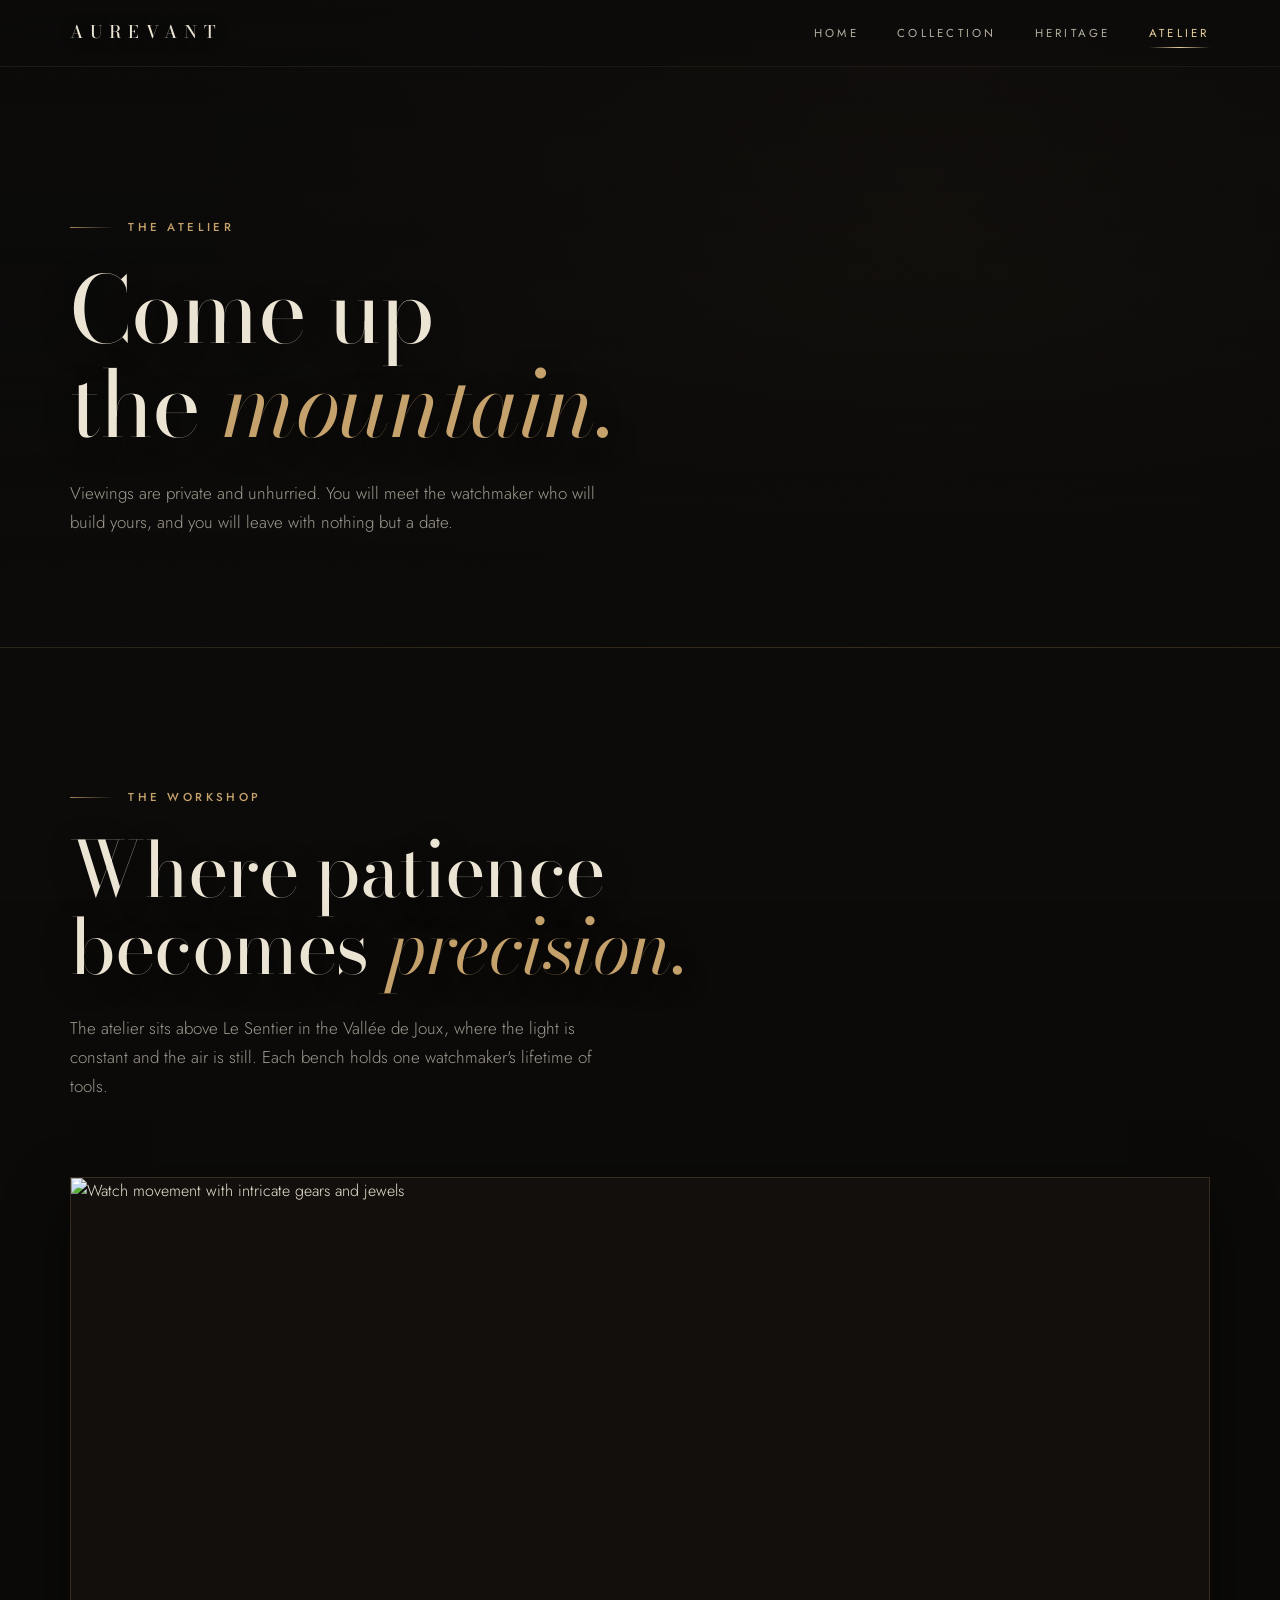
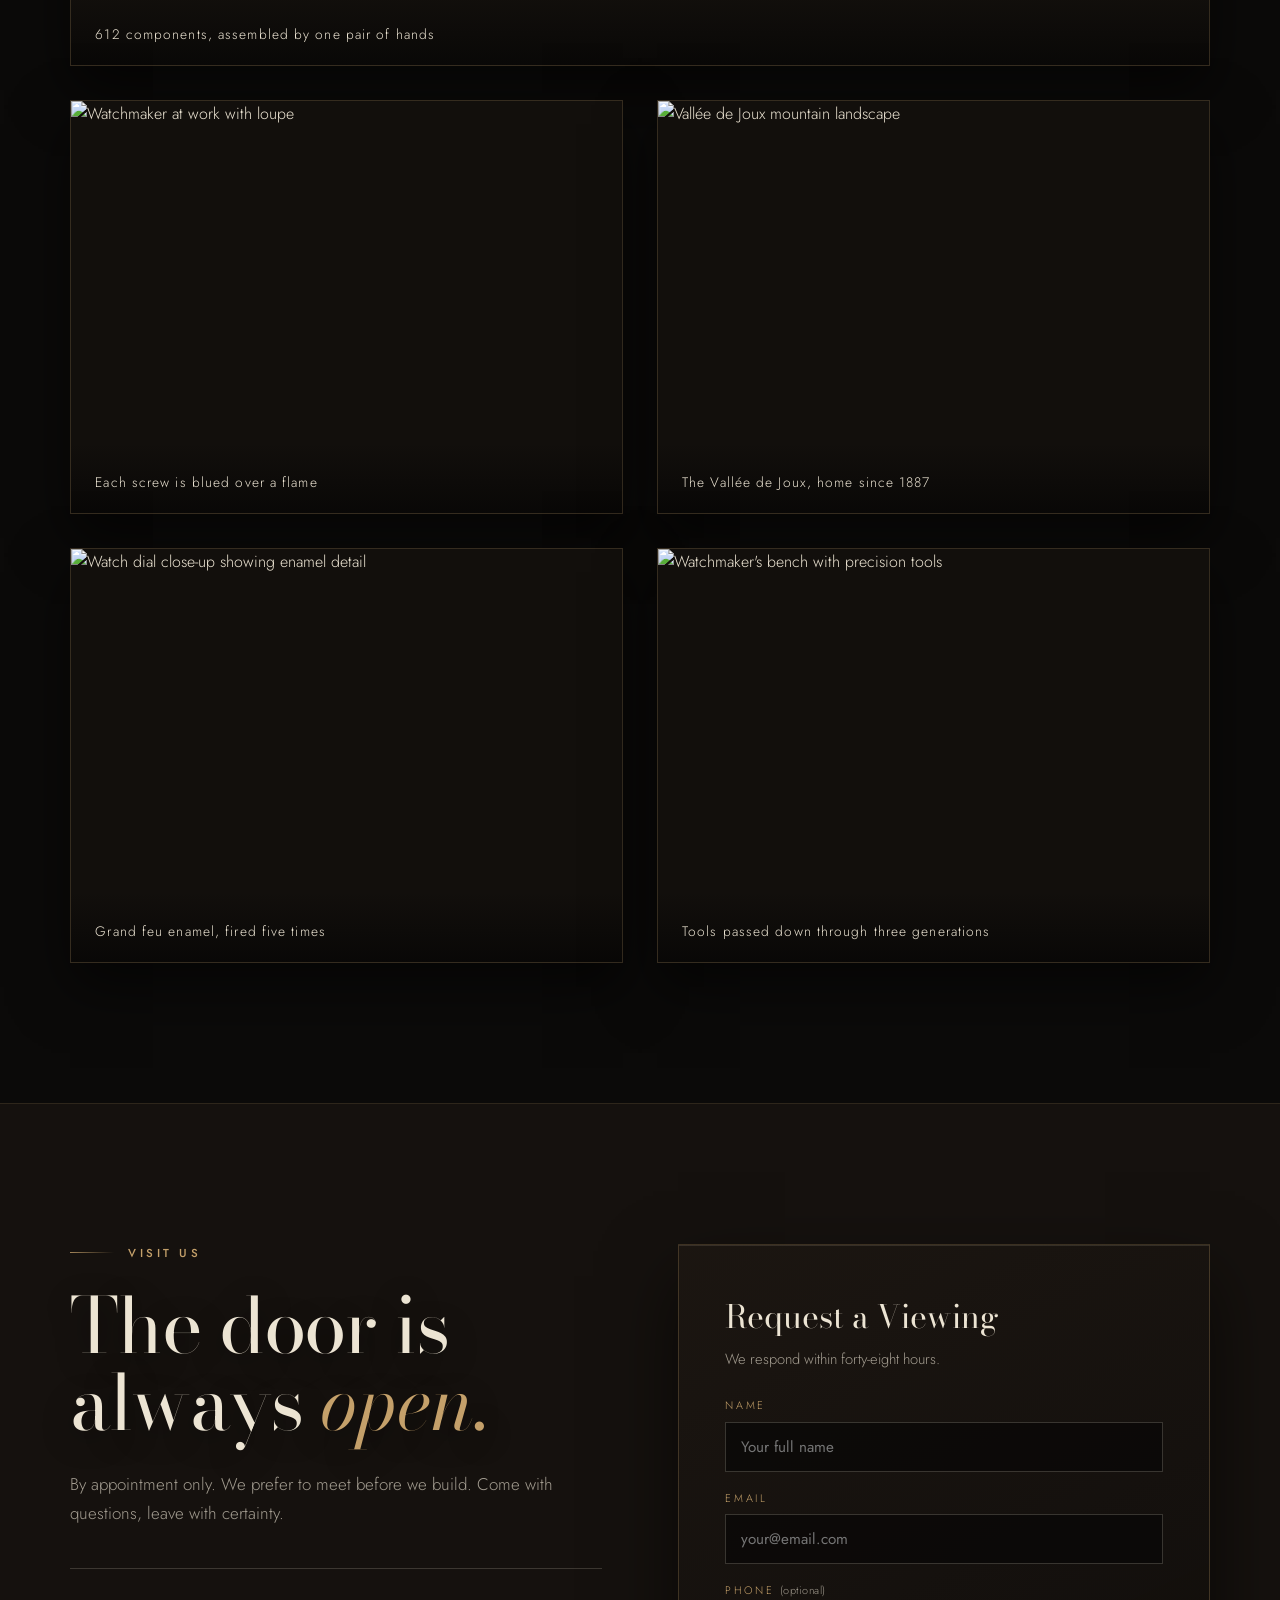
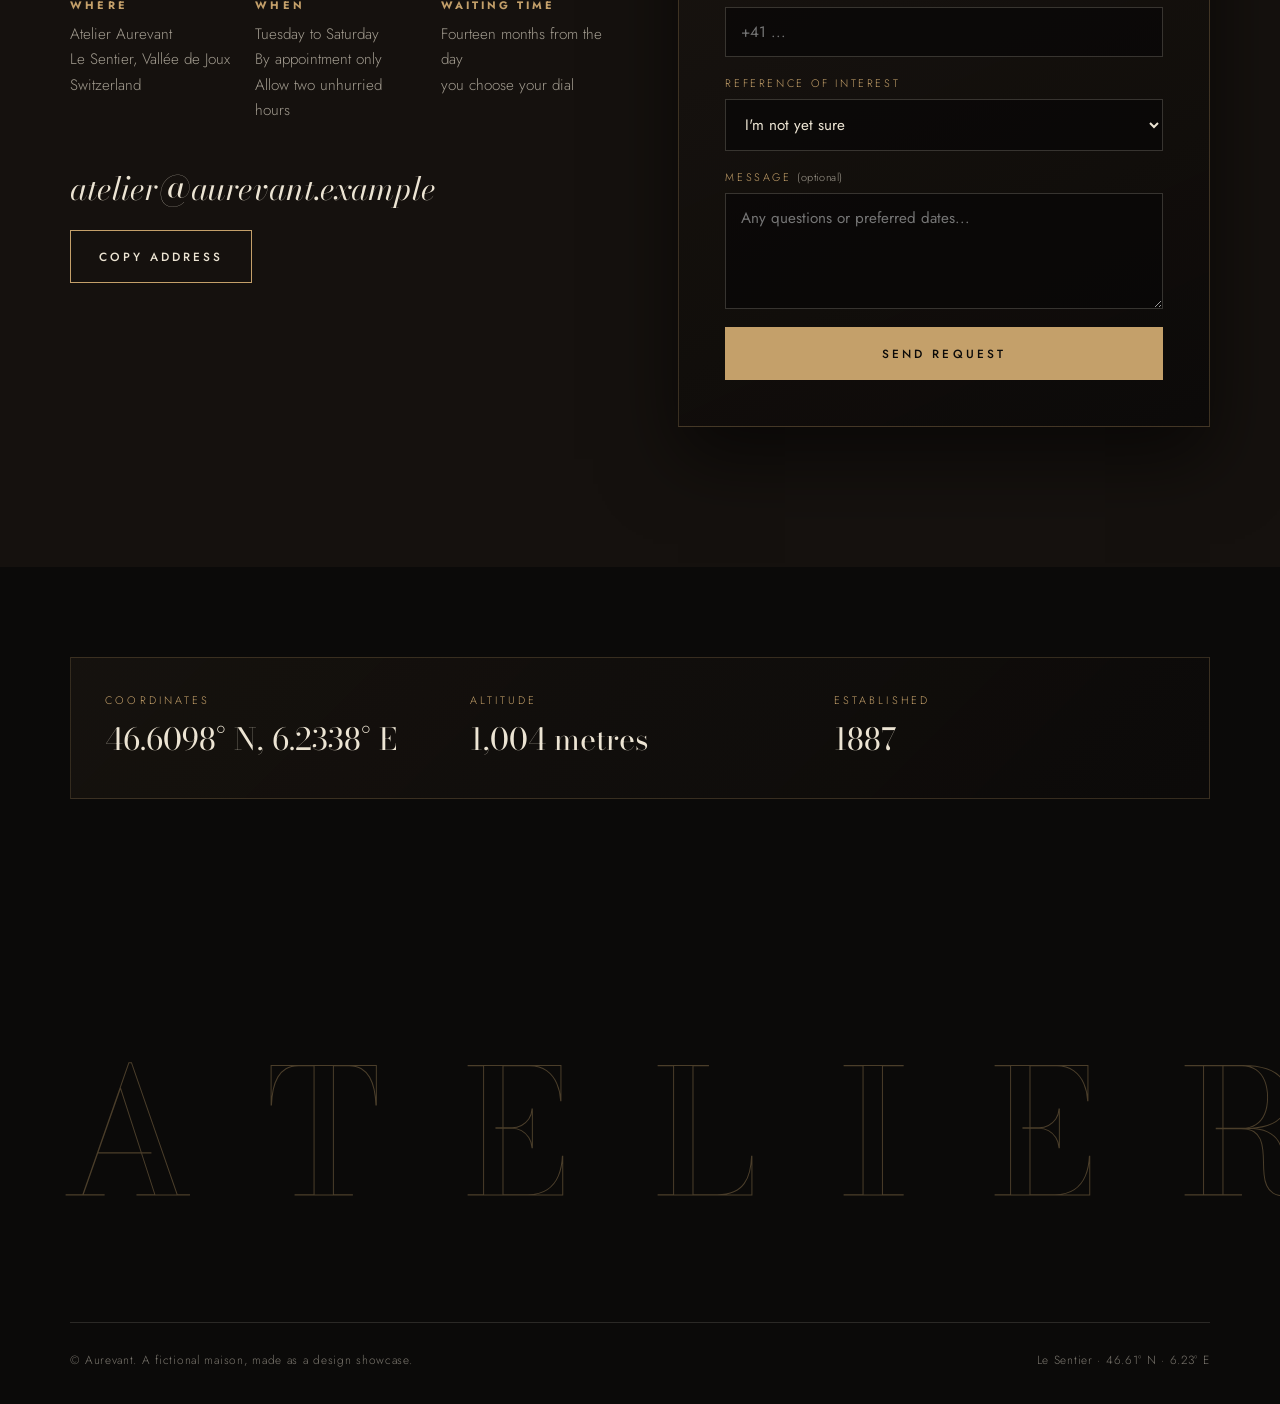
==== atelier.html @ ec577c17 "Initial Commit" ====
<!DOCTYPE html>
<html lang="en">
<head>
  <meta charset="utf-8">
  <meta name="viewport" content="width=device-width, initial-scale=1">
  <title>The Atelier — Aurevant</title>
  <meta name="description" content="Visit the Aurevant atelier in the Vallée de Joux. Private viewings by appointment. Meet the watchmaker who will build yours.">
  <link rel="preconnect" href="https://fonts.googleapis.com">
  <link rel="preconnect" href="https://fonts.gstatic.com" crossorigin>
  <link href="https://fonts.googleapis.com/css2?family=Bodoni+Moda:ital,opsz,wght@0,6..96,400;0,6..96,500;1,6..96,400;1,6..96,500&family=Jost:wght@300;400;500&display=swap" rel="stylesheet">
  <link rel="stylesheet" href="styles.css">
</head>
<body>
<div class="grain" aria-hidden="true"></div>

<header class="nav" id="nav">
  <a class="mark" href="index.html">Aurevant</a>
  <nav class="nav-links" id="navLinks">
    <a class="nav-link" href="index.html">Home</a>
    <a class="nav-link" href="collection.html">Collection</a>
    <a class="nav-link" href="heritage.html">Heritage</a>
    <a class="nav-link active" href="atelier.html">Atelier</a>
  </nav>
  <button class="hamburger" id="hamburger" aria-label="Menu" aria-expanded="false">
    <span></span><span></span><span></span>
  </button>
</header>

<main>
  <!-- Hero -->
  <section class="page-hero page-hero-atelier">
    <div class="page-hero-bg parallax" style="background-image: url('https://images.unsplash.com/photo-1504280390367-361c6d9f38f4?w=1600&h=900&fit=crop&crop=center')"></div>
    <div class="page-hero-overlay"></div>
    <div class="page-hero-content reveal reveal-up">
      <div class="eyebrow"><i></i>The Atelier</div>
      <h1>Come up the <em>mountain.</em></h1>
      <p class="lede">Viewings are private and unhurried. You will meet the watchmaker who will build yours, and you will leave with nothing but a date.</p>
    </div>
  </section>

  <!-- Gallery -->
  <section class="atelier-gallery" id="gallery">
    <div class="eyebrow"><i></i>The Workshop</div>
    <h2 class="big reveal reveal-up">Where patience becomes <em>precision.</em></h2>
    <p class="lede reveal reveal-up">The atelier sits above Le Sentier in the Vallée de Joux, where the light is constant and the air is still. Each bench holds one watchmaker's lifetime of tools.</p>

    <div class="gallery-grid">
      <div class="gallery-item gallery-item-wide reveal reveal-up">
        <img src="https://images.unsplash.com/photo-1620121692029-d088224ddc74?w=1200&h=600&fit=crop&crop=center" alt="Watch movement with intricate gears and jewels" loading="lazy">
        <div class="gallery-caption">612 components, assembled by one pair of hands</div>
      </div>
      <div class="gallery-item reveal reveal-left">
        <img src="https://images.unsplash.com/photo-1547996160-81dfa63595aa?w=600&h=600&fit=crop&crop=center" alt="Watchmaker at work with loupe" loading="lazy">
        <div class="gallery-caption">Each screw is blued over a flame</div>
      </div>
      <div class="gallery-item reveal reveal-right">
        <img src="https://images.unsplash.com/photo-1509281373149-e957c6296406?w=600&h=600&fit=crop&crop=center" alt="Vallée de Joux mountain landscape" loading="lazy">
        <div class="gallery-caption">The Vallée de Joux, home since 1887</div>
      </div>
      <div class="gallery-item reveal reveal-left">
        <img src="https://images.unsplash.com/photo-1508057198894-247b23fe5ade?w=600&h=600&fit=crop&crop=center" alt="Watch dial close-up showing enamel detail" loading="lazy">
        <div class="gallery-caption">Grand feu enamel, fired five times</div>
      </div>
      <div class="gallery-item reveal reveal-right">
        <img src="https://images.unsplash.com/photo-1612817159949-195b6eb9e31a?w=600&h=400&fit=crop&crop=center" alt="Watchmaker's bench with precision tools" loading="lazy">
        <div class="gallery-caption">Tools passed down through three generations</div>
      </div>
    </div>
  </section>

  <!-- Visit Info -->
  <section class="atelier-visit" id="visit">
    <div class="visit-grid">
      <div class="visit-info reveal reveal-left">
        <div class="eyebrow"><i></i>Visit Us</div>
        <h2 class="big">The door is always <em>open.</em></h2>
        <p class="lede">By appointment only. We prefer to meet before we build. Come with questions, leave with certainty.</p>

        <div class="visit-details">
          <div class="visit-detail">
            <h4>Where</h4>
            <p>Atelier Aurevant<br>Le Sentier, Vallée de Joux<br>Switzerland</p>
          </div>
          <div class="visit-detail">
            <h4>When</h4>
            <p>Tuesday to Saturday<br>By appointment only<br>Allow two unhurried hours</p>
          </div>
          <div class="visit-detail">
            <h4>Waiting Time</h4>
            <p>Fourteen months from the day<br>you choose your dial</p>
          </div>
        </div>

        <div class="mail">
          <code>atelier@aurevant.example</code>
          <button class="btn" id="copy" type="button">Copy address</button>
          <span class="toast" id="toast" role="status"></span>
        </div>
      </div>

      <div class="visit-form-wrap reveal reveal-right">
        <div class="visit-form-card">
          <h3>Request a Viewing</h3>
          <p class="form-subtitle">We respond within forty-eight hours.</p>
          <form class="visit-form" id="visitForm" onsubmit="return false;">
            <div class="form-group">
              <label for="name">Name</label>
              <input type="text" id="name" name="name" required placeholder="Your full name">
            </div>
            <div class="form-group">
              <label for="email">Email</label>
              <input type="email" id="email" name="email" required placeholder="your@email.com">
            </div>
            <div class="form-group">
              <label for="phone">Phone <span class="optional">(optional)</span></label>
              <input type="tel" id="phone" name="phone" placeholder="+41 ...">
            </div>
            <div class="form-group">
              <label for="interest">Reference of Interest</label>
              <select id="interest" name="interest">
                <option value="">I'm not yet sure</option>
                <option value="nox">Nox — Moonphase · Rose Gold</option>
                <option value="aube">Aube — Time Only · Platinum</option>
                <option value="midi">Midi — Small Seconds · Yellow Gold</option>
              </select>
            </div>
            <div class="form-group">
              <label for="message">Message <span class="optional">(optional)</span></label>
              <textarea id="message" name="message" rows="4" placeholder="Any questions or preferred dates..."></textarea>
            </div>
            <button class="btn solid" type="submit" style="width: 100%; text-align: center;">Send Request</button>
          </form>
        </div>
      </div>
    </div>
  </section>

  <!-- Map placeholder -->
  <section class="atelier-location reveal reveal-up">
    <div class="location-card">
      <div class="location-coords">
        <span class="location-label">Coordinates</span>
        <span class="location-value">46.6098° N, 6.2338° E</span>
      </div>
      <div class="location-coords">
        <span class="location-label">Altitude</span>
        <span class="location-value">1,004 metres</span>
      </div>
      <div class="location-coords">
        <span class="location-label">Established</span>
        <span class="location-value">1887</span>
      </div>
    </div>
  </section>

  <!-- Footer -->
  <section class="atelier-footer">
    <div class="word" aria-hidden="true">Atelier</div>
    <footer>
      <span>© Aurevant. A fictional maison, made as a design showcase.</span>
      <span>Le Sentier · 46.61° N · 6.23° E</span>
    </footer>
  </section>
</main>

<script src="script.js"></script>
</body>
</html>
---- styles.css ----
/* Aurevant — Haute Horlogerie Stylesheet
   Multi-page luxury watch showcase with 3D depth, metallic reflections, and scroll choreography. */

:root{
  --ink:#0b0a09;
  --ink-2:#15110e;
  --bone:#ece4d3;
  --brass:#c4a06a;
  --brass-hi:#e8cf9d;
  --brass-lo:#7d5f2c;
  --ember:#c4553d;
  --fg:#ece4d3;
  --mute:rgba(236,228,211,.66);
  --scrim:rgba(8,7,6,.84);
  --display:"Bodoni Moda","Didot","Bodoni 72",Georgia,serif;
  --body:"Jost","Helvetica Neue",Arial,sans-serif;
  --g:clamp(20px,5.5vw,84px);
  color-scheme:dark;
}

*{box-sizing:border-box;margin:0;padding:0}
html{background:var(--ink);scroll-behavior:smooth}
body{
  background:var(--ink);
  color:var(--bone);
  font-family:var(--body);
  font-weight:300;
  line-height:1.6;
  -webkit-font-smoothing:antialiased;
  overflow-x:hidden;
}
::selection{background:var(--brass);color:var(--ink)}
a{color:inherit}
:focus-visible{outline:2px solid var(--brass);outline-offset:4px}
img{display:block;max-width:100%}

/* Film grain overlay */
.grain{
  position:fixed;inset:0;z-index:50;pointer-events:none;opacity:.08;mix-blend-mode:overlay;
  background-image:url("data:image/svg+xml;utf8,<svg xmlns='http://www.w3.org/2000/svg' width='180' height='180'><filter id='n'><feTurbulence type='fractalNoise' baseFrequency='.85' numOctaves='2' stitchTiles='stitch'/></filter><rect width='100%' height='100%' filter='url(%23n)'/></svg>");
}

/* Top scroll progress bar */
.progress{
  position:fixed;top:0;left:0;right:0;height:2px;z-index:60;
  background:linear-gradient(90deg,var(--brass-lo),var(--brass-hi),var(--brass));
  transform-origin:0 50%;transform:scaleX(0);
}

/* Navigation */
.nav{
  position:fixed;inset:0 0 auto 0;z-index:45;
  display:flex;align-items:center;justify-content:space-between;gap:24px;
  padding:18px var(--g);
  color:var(--bone);
  background:linear-gradient(to bottom,rgba(11,10,9,.82),rgba(11,10,9,.45) 70%,transparent);
  backdrop-filter:blur(12px);
  -webkit-backdrop-filter:blur(12px);
  border-bottom:1px solid rgba(196,160,106,.1);
  transition:background .4s,border-color .4s;
}
.mark{
  font-family:var(--display);font-size:1.08rem;letter-spacing:.42em;
  text-transform:uppercase;text-decoration:none;font-weight:500;
  color:var(--bone);text-shadow:0 2px 14px rgba(0,0,0,.6);
  position:relative;z-index:48;
}
.nav-links{display:flex;align-items:center;gap:clamp(18px,3vw,42px)}
.nav-link{
  font-size:.72rem;letter-spacing:.28em;text-transform:uppercase;text-decoration:none;
  font-weight:400;color:rgba(236,228,211,.74);padding:6px 0;position:relative;
  transition:color .3s;
}
.nav-link::after{
  content:"";position:absolute;left:0;right:0;bottom:0;height:1px;
  background:linear-gradient(90deg,transparent,var(--brass-hi),transparent);
  transform:scaleX(0);transform-origin:center;transition:transform .4s cubic-bezier(.2,.8,.2,1);
}
.nav-link:hover,.nav-link.active{color:var(--brass-hi)}
.nav-link:hover::after,.nav-link.active::after{transform:scaleX(1)}

/* Mobile hamburger */
.hamburger{
  display:none;flex-direction:column;justify-content:center;gap:6px;
  width:38px;height:38px;background:transparent;border:none;cursor:pointer;
  padding:4px;position:relative;z-index:48;
}
.hamburger span{
  display:block;width:100%;height:1px;background:var(--bone);
  transition:transform .35s cubic-bezier(.2,.8,.2,1),opacity .25s;
}
body.nav-open .hamburger span:nth-child(1){transform:translateY(7px) rotate(45deg)}
body.nav-open .hamburger span:nth-child(2){opacity:0}
body.nav-open .hamburger span:nth-child(3){transform:translateY(-7px) rotate(-45deg)}

/* Chapter label inside sticky stage */
.chap{
  font-size:.7rem;letter-spacing:.3em;text-transform:uppercase;font-weight:400;
  opacity:.85;text-align:center;transition:opacity .4s,color .5s;
}
.chap-stage{
  position:absolute;top:76px;left:50%;transform:translateX(-50%);
  z-index:10;pointer-events:none;color:var(--fg);
  padding:6px 16px;border:1px solid color-mix(in srgb,var(--fg) 14%,transparent);
  background:color-mix(in srgb,var(--ink) 40%,transparent);
  backdrop-filter:blur(8px);
}
.stage.light .chap-stage{background:rgba(236,228,211,.55)}

/* Story (scroll-scrubbed 3D canvas stage) */
.story{position:relative;height:780vh}
.stage{
  position:sticky;top:0;height:100vh;height:100svh;overflow:hidden;
  --fg:#ece4d3;--mute:rgba(236,228,211,.68);--brass:#c4a06a;--scrim:rgba(8,7,6,.84);
  color:var(--fg);transition:color .6s;
  box-shadow:inset 0 0 120px rgba(0,0,0,.65);
}
.stage.light{--fg:#14110e;--mute:rgba(20,17,14,.72);--brass:#7d5f2c;--scrim:rgba(236,227,209,.9)}
#cv{position:absolute;inset:0;width:100%;height:100%;display:block}
.vig{
  position:absolute;inset:0;pointer-events:none;
  background:radial-gradient(ellipse at 64% 50%,transparent 38%,rgba(0,0,0,.62) 100%);
  transition:opacity .6s;
}
.stage.light .vig{opacity:.18}
.scrim{
  position:absolute;inset:0;pointer-events:none;display:none;
  background:linear-gradient(to top,var(--scrim) 0%,var(--scrim) 38%,transparent 66%);
}

.panels{position:absolute;inset:0;display:grid;align-items:center;padding:0 var(--g);pointer-events:none}
.panel{grid-area:1/1;max-width:min(35rem,44vw);opacity:0;visibility:hidden;will-change:opacity,transform}
.eyebrow{
  display:flex;align-items:center;gap:14px;font-size:.72rem;font-weight:500;
  letter-spacing:.3em;text-transform:uppercase;color:var(--brass);margin-bottom:26px;
}
.eyebrow i{
  display:block;width:44px;height:1px;
  background:linear-gradient(90deg,var(--brass),transparent);opacity:.8;
}
h1,h2{
  font-family:var(--display);font-weight:400;line-height:1.02;letter-spacing:-.012em;
  text-wrap:balance;text-shadow:0 8px 32px rgba(0,0,0,.45);
}
h1{font-size:clamp(2.9rem,7.2vw,6.6rem)}
h2{font-size:clamp(2.1rem,4.7vw,4.3rem)}
h1 em,h2 em,.big em{font-style:italic;color:var(--brass);font-weight:400}
.panel p{margin-top:26px;font-size:1.06rem;line-height:1.72;color:var(--mute);max-width:30rem}
.stats{
  display:flex;gap:clamp(18px,3vw,44px);margin-top:34px;padding-top:26px;
  border-top:1px solid color-mix(in srgb,var(--fg) 22%,transparent);
}
.stats div{display:flex;flex-direction:column;gap:2px}
.stats b{
  font-family:var(--display);font-weight:400;font-size:clamp(2rem,3.4vw,3.1rem);
  line-height:1;font-variant-numeric:tabular-nums;color:var(--fg);
}
.stats span{font-size:.7rem;letter-spacing:.2em;text-transform:uppercase;color:var(--mute)}
.actions{display:flex;flex-wrap:wrap;gap:14px;margin-top:34px;pointer-events:auto}

/* Buttons with metallic sheen */
.btn{
  display:inline-block;font-family:var(--body);font-size:.74rem;font-weight:500;
  letter-spacing:.26em;text-transform:uppercase;text-decoration:none;
  padding:17px 28px;border:1px solid var(--brass);color:var(--fg);
  background:transparent;cursor:pointer;position:relative;overflow:hidden;
  transition:background .35s,color .35s,box-shadow .35s,transform .35s;
}
.btn::before{
  content:"";position:absolute;inset:0;
  background:linear-gradient(120deg,transparent 20%,rgba(255,244,214,.25) 50%,transparent 80%);
  transform:translateX(-120%);transition:transform .7s cubic-bezier(.2,.8,.2,1);
}
.btn:hover::before{transform:translateX(120%)}
.btn:hover{
  background:var(--brass);color:var(--ink);
  box-shadow:0 10px 30px rgba(196,160,106,.22);transform:translateY(-2px);
}
.btn.solid{background:var(--brass);color:var(--ink)}
.btn.solid:hover{background:transparent;color:var(--fg)}

/* Hero load-in */
.line{display:block;overflow:hidden;padding-bottom:.08em}
.line>span{display:block;animation:rise 1.5s cubic-bezier(.2,.8,.2,1) both}
.line:nth-child(2)>span{animation-delay:.18s}
@keyframes rise{from{transform:translateY(105%)}to{transform:none}}
.panel.hero .eyebrow,.panel.hero p{animation:fade 1.6s .5s ease both}
@keyframes fade{from{opacity:0}to{opacity:1}}

.cue{
  position:absolute;left:50%;bottom:26px;translate:-50% 0;
  display:flex;flex-direction:column;align-items:center;gap:10px;
  font-size:.62rem;letter-spacing:.34em;text-transform:uppercase;
  color:var(--mute);pointer-events:none;transition:opacity .4s;
}
.cue::after{
  content:"";width:1px;height:46px;
  background:linear-gradient(var(--brass),transparent);
  animation:drip 2.2s ease-in-out infinite;transform-origin:top;
}
@keyframes drip{0%{transform:scaleY(0)}60%{transform:scaleY(1)}100%{transform:scaleY(1);opacity:0}}

/* Collection section (home preview + cards) */
.collection{
  background:var(--bone);color:#14110e;
  padding:clamp(80px,12vw,170px) var(--g) clamp(80px,11vw,150px);
  position:relative;--fg:#14110e;--brass:#7d5f2c;
}
.collection .eyebrow{color:#7d5f2c}
.collection h2,.collection .big{text-shadow:none}
.big{
  font-family:var(--display);font-weight:400;
  font-size:clamp(2.4rem,6vw,5.4rem);line-height:1;letter-spacing:-.015em;
  max-width:15ch;text-wrap:balance;
}
.collection .big em{color:#7d5f2c}
.lede{margin-top:28px;max-width:34rem;color:rgba(20,17,14,.72);font-size:1.06rem;line-height:1.72}
.cards{
  display:grid;grid-template-columns:repeat(3,minmax(0,1fr));
  gap:clamp(22px,3vw,48px);margin-top:clamp(56px,8vw,110px);
  perspective:1400px;
}
.card{display:flex;flex-direction:column;gap:22px}

/* 3D Watch Cards & Photo Containers */
.watch-card-3d{
  transform-style:preserve-3d;
  transform:perspective(1100px) rotateX(var(--rx,0deg)) rotateY(var(--ry,0deg));
  transition:transform .28s cubic-bezier(.2,.8,.2,1),box-shadow .4s ease;
  will-change:transform;
}
.face{
  aspect-ratio:1;display:grid;place-items:center;
  background:radial-gradient(circle at 50% 38%,#f7f1e3,#dfd4bd 72%,#cbbba0);
  position:relative;overflow:hidden;
  box-shadow:
    inset 0 1px 0 rgba(255,255,255,.7),
    inset 0 -20px 40px rgba(30,20,10,.14),
    0 22px 45px rgba(20,14,8,.22),
    0 6px 14px rgba(20,14,8,.14);
  transition:box-shadow .45s cubic-bezier(.2,.8,.2,1);
}
.watch-card-3d:hover .face{
  box-shadow:
    inset 0 1px 0 rgba(255,255,255,.8),
    inset 0 -24px 44px rgba(30,20,10,.18),
    0 34px 70px rgba(20,14,8,.34),
    0 12px 24px rgba(20,14,8,.18);
}

.watch-image{
  position:relative;width:100%;height:100%;overflow:hidden;
  display:grid;place-items:center;
  transform-style:preserve-3d;
}
.watch-image img{
  width:100%;height:100%;object-fit:cover;
  filter:drop-shadow(0 24px 28px rgba(18,12,6,.42)) contrast(1.04);
  transition:transform .9s cubic-bezier(.2,.8,.2,1),filter .6s ease,opacity .6s ease;
}
.watch-card-3d:hover .watch-image img{
  transform:scale(1.06) translateZ(24px);
  filter:drop-shadow(0 32px 38px rgba(18,12,6,.52)) contrast(1.06);
}

/* Bottom glass reflection & surface sheen */
.watch-reflection{
  position:absolute;inset:auto 0 0 0;height:38%;pointer-events:none;
  background:linear-gradient(to top,rgba(255,248,235,.32),rgba(255,248,235,.06) 45%,transparent);
  mix-blend-mode:soft-light;
}
.watch-image::after{
  content:"";position:absolute;inset:0;pointer-events:none;
  background:radial-gradient(circle at 50% 100%,rgba(236,228,211,.22),transparent 62%);
  opacity:.75;
}

/* Cursor-reactive specular glare */
.watch-glare{
  position:absolute;inset:0;pointer-events:none;opacity:0;
  background:radial-gradient(circle at var(--gx,50%) var(--gy,30%),rgba(255,250,235,.38),rgba(255,250,235,.08) 32%,transparent 65%);
  mix-blend-mode:overlay;transition:opacity .35s ease;
}
.watch-card-3d:hover .watch-glare{opacity:1}

.meta{
  display:flex;justify-content:space-between;align-items:baseline;gap:12px;
  border-top:1px solid rgba(20,17,14,.25);padding-top:16px;
}
.meta h3{font-family:var(--display);font-weight:400;font-size:1.9rem;line-height:1}
.meta small{font-size:.68rem;letter-spacing:.24em;text-transform:uppercase;color:rgba(20,17,14,.6);font-variant-numeric:tabular-nums}
.spec{font-size:.95rem;color:rgba(20,17,14,.72);line-height:1.6;margin-top:-10px}

/* Atelier / closing dark section */
.atelier,.atelier-footer{
  background:var(--ink);padding:clamp(90px,13vw,190px) var(--g) 0;
  position:relative;overflow:hidden;
}
.atelier .big{max-width:12ch}
.atelier .lede{color:var(--mute)}
.details{
  display:grid;grid-template-columns:repeat(3,minmax(0,1fr));
  gap:clamp(20px,3vw,48px);margin-top:clamp(50px,7vw,90px);
  padding-top:30px;border-top:1px solid rgba(236,228,211,.2);
}
.details h4{font-size:.7rem;font-weight:500;letter-spacing:.3em;text-transform:uppercase;color:var(--brass);margin-bottom:10px}
.details p{font-size:1rem;color:var(--mute);line-height:1.65}
.mail{display:flex;flex-wrap:wrap;align-items:center;gap:16px;margin-top:40px}
.mail code{font-family:var(--display);font-style:italic;font-size:clamp(1.3rem,2.6vw,2rem);color:var(--bone)}
.toast{font-size:.72rem;letter-spacing:.2em;text-transform:uppercase;color:var(--brass);min-height:1.2em}
footer{
  margin-top:clamp(80px,11vw,150px);padding:28px 0 34px;
  border-top:1px solid rgba(236,228,211,.14);
  display:flex;flex-wrap:wrap;justify-content:space-between;gap:12px;
  font-size:.74rem;color:rgba(236,228,211,.5);letter-spacing:.06em;
}
.word{
  font-family:var(--display);font-weight:500;text-transform:uppercase;letter-spacing:.5em;
  font-size:clamp(2rem,13.5vw,15rem);line-height:.8;white-space:nowrap;
  color:transparent;-webkit-text-stroke:1px rgba(196,160,106,.35);
  margin:clamp(60px,9vw,120px) 0 -.12em -.04em;user-select:none;
}

/* =========================================================
   Multi-Page Hero & Shared Page Layouts
   ========================================================= */
.page-hero{
  position:relative;min-height:72svh;display:flex;align-items:flex-end;
  padding:clamp(130px,18vw,200px) var(--g) clamp(64px,9vw,110px);
  background:radial-gradient(circle at 72% 28%,#1c1611,var(--ink) 70%);
  overflow:hidden;border-bottom:1px solid rgba(196,160,106,.16);
}
.page-hero-bg{
  position:absolute;inset:-8%;background-size:cover;background-position:center;
  opacity:.42;filter:saturate(.85) contrast(1.06);will-change:transform;
}
.page-hero-overlay{
  position:absolute;inset:0;
  background:linear-gradient(to top,var(--ink) 6%,rgba(11,10,9,.62) 52%,rgba(11,10,9,.75) 100%);
}
.page-hero-content{position:relative;z-index:2;max-width:48rem}
.page-hero-content .lede{color:var(--mute)}

/* =========================================================
   Collection Page (collection.html)
   ========================================================= */
.collection-page{
  padding:clamp(70px,10vw,130px) var(--g);
  background:linear-gradient(180deg,var(--ink) 0%,#120f0c 50%,var(--ink) 100%);
  display:flex;flex-direction:column;gap:clamp(80px,12vw,160px);
}
.collection-feature{
  display:grid;grid-template-columns:1.05fr 1fr;
  gap:clamp(36px,6vw,90px);align-items:center;
}
.collection-feature.reverse .collection-feature-image{order:2}
.collection-feature.reverse .collection-feature-info{order:1}

.watch-image-lg{
  aspect-ratio:4/4.2;border:1px solid rgba(196,160,106,.24);
  background:radial-gradient(circle at 50% 38%,#241d16,#0d0b09 78%);
  box-shadow:
    0 35px 80px rgba(0,0,0,.65),
    0 12px 26px rgba(0,0,0,.45),
    inset 0 1px 0 rgba(232,207,157,.22);
}
.collection-feature-info .lede{color:var(--mute);margin-top:20px}
.spec-grid{
  display:grid;grid-template-columns:repeat(2,minmax(0,1fr));
  gap:18px 28px;margin-top:34px;padding:26px 0;
  border-top:1px solid rgba(236,228,211,.16);
  border-bottom:1px solid rgba(236,228,211,.16);
}
.spec-item{display:flex;flex-direction:column;gap:4px}
.spec-label{font-size:.66rem;letter-spacing:.26em;text-transform:uppercase;color:var(--brass)}
.spec-value{font-size:.98rem;color:var(--bone)}

/* =========================================================
   Heritage Page (heritage.html)
   ========================================================= */
.heritage-intro{
  padding:clamp(70px,10vw,130px) var(--g);
  text-align:center;background:var(--ink-2);
  border-bottom:1px solid rgba(196,160,106,.12);
}
.heritage-intro-content{max-width:46rem;margin:0 auto}
.heritage-quote{
  font-family:var(--display);font-style:italic;font-weight:400;
  font-size:clamp(1.6rem,3.2vw,2.7rem);line-height:1.35;color:var(--bone);
}
.heritage-intro cite{
  display:block;margin-top:22px;font-style:normal;font-size:.74rem;
  letter-spacing:.3em;text-transform:uppercase;color:var(--brass);
}

.heritage-timeline{
  position:relative;padding:clamp(80px,11vw,150px) var(--g);
  max-width:1280px;margin:0 auto;
  display:flex;flex-direction:column;gap:clamp(60px,9vw,120px);
}
.timeline-line{
  position:absolute;top:0;bottom:0;left:50%;width:1px;transform:translateX(-50%);
  background:linear-gradient(to bottom,transparent,rgba(196,160,106,.45) 10%,rgba(196,160,106,.45) 90%,transparent);
}
.timeline-item{
  display:grid;grid-template-columns:1fr 1fr;gap:clamp(30px,5vw,76px);
  align-items:center;position:relative;
}
.timeline-year{
  font-family:var(--display);font-size:clamp(2.8rem,6vw,5.2rem);font-weight:400;
  color:var(--brass);text-align:right;padding-right:24px;
  text-shadow:0 12px 30px rgba(0,0,0,.5);
}
.timeline-item:nth-child(odd) .timeline-year{order:2;text-align:left;padding-right:0;padding-left:24px}
.timeline-item:nth-child(odd) .timeline-content{order:1}
.timeline-content{
  background:linear-gradient(145deg,rgba(28,23,19,.9),rgba(14,12,10,.95));
  border:1px solid rgba(196,160,106,.2);padding:28px;
  box-shadow:0 26px 60px rgba(0,0,0,.5),inset 0 1px 0 rgba(255,236,198,.1);
}
.timeline-image{overflow:hidden;margin-bottom:22px;aspect-ratio:3/2}
.timeline-image img{width:100%;height:100%;object-fit:cover;transition:transform .8s ease}
.timeline-content:hover .timeline-image img{transform:scale(1.04)}
.timeline-content h3{font-family:var(--display);font-size:1.75rem;font-weight:400;margin-bottom:10px}
.timeline-content p{color:var(--mute);font-size:.98rem;line-height:1.7}

.heritage-values{
  background:var(--bone);color:#14110e;padding:clamp(70px,10vw,130px) var(--g);
}
.heritage-values-grid{
  display:grid;grid-template-columns:repeat(4,minmax(0,1fr));
  gap:clamp(24px,3.5vw,48px);
}
.heritage-value{border-top:1px solid rgba(20,17,14,.25);padding-top:22px}
.heritage-value-number{
  font-family:var(--display);font-size:clamp(2.6rem,4.5vw,4rem);
  line-height:1;color:#7d5f2c;margin-bottom:10px;
}
.heritage-value h4{font-size:.72rem;letter-spacing:.26em;text-transform:uppercase;margin-bottom:10px}
.heritage-value p{font-size:.95rem;color:rgba(20,17,14,.74);line-height:1.65}

/* =========================================================
   Atelier Page (atelier.html)
   ========================================================= */
.atelier-gallery{padding:clamp(80px,11vw,140px) var(--g);background:var(--ink)}
.atelier-gallery .lede{color:var(--mute)}
.gallery-grid{
  display:grid;grid-template-columns:repeat(2,minmax(0,1fr));
  gap:clamp(18px,2.8vw,34px);margin-top:clamp(44px,6vw,76px);
}
.gallery-item{
  position:relative;overflow:hidden;border:1px solid rgba(196,160,106,.2);
  background:#120f0c;aspect-ratio:4/3;
  box-shadow:0 24px 54px rgba(0,0,0,.55);
}
.gallery-item-wide{grid-column:1/-1;aspect-ratio:21/9}
.gallery-item img{
  width:100%;height:100%;object-fit:cover;
  transition:transform 1s cubic-bezier(.2,.8,.2,1),filter .6s;
}
.gallery-item:hover img{transform:scale(1.05)}
.gallery-caption{
  position:absolute;inset:auto 0 0 0;padding:28px 24px 20px;
  background:linear-gradient(to top,rgba(8,7,6,.9),transparent);
  font-size:.86rem;letter-spacing:.08em;color:var(--bone);
}

.atelier-visit{
  padding:clamp(80px,11vw,140px) var(--g);background:var(--ink-2);
  border-top:1px solid rgba(196,160,106,.14);
}
.visit-grid{display:grid;grid-template-columns:1fr 1fr;gap:clamp(40px,6vw,90px);align-items:start}
.visit-info .lede{color:var(--mute)}
.visit-details{
  display:grid;grid-template-columns:repeat(3,minmax(0,1fr));
  gap:24px;margin-top:40px;padding-top:28px;
  border-top:1px solid rgba(236,228,211,.18);
}
.visit-detail h4{font-size:.68rem;letter-spacing:.28em;text-transform:uppercase;color:var(--brass);margin-bottom:8px}
.visit-detail p{font-size:.95rem;color:var(--mute);line-height:1.65}

.visit-form-card{
  background:linear-gradient(155deg,rgba(28,22,17,.94),rgba(12,10,9,.98));
  border:1px solid rgba(196,160,106,.25);padding:clamp(28px,4vw,46px);
  box-shadow:0 32px 70px rgba(0,0,0,.55),inset 0 1px 0 rgba(255,238,200,.12);
}
.visit-form-card h3{font-family:var(--display);font-size:2rem;font-weight:400}
.form-subtitle{color:var(--mute);font-size:.92rem;margin-top:6px;margin-bottom:26px}
.visit-form{display:flex;flex-direction:column;gap:18px}
.form-group{display:flex;flex-direction:column;gap:7px}
.form-group label{font-size:.68rem;letter-spacing:.24em;text-transform:uppercase;color:var(--brass)}
.optional{color:var(--mute);text-transform:none;letter-spacing:.04em}
.form-group input,.form-group select,.form-group textarea{
  background:rgba(8,7,6,.7);border:1px solid rgba(236,228,211,.2);
  color:var(--bone);font-family:var(--body);font-size:.95rem;
  padding:13px 15px;transition:border-color .3s,box-shadow .3s;
}
.form-group input:focus,.form-group select:focus,.form-group textarea:focus{
  outline:none;border-color:var(--brass);box-shadow:0 0 0 3px rgba(196,160,106,.16);
}

.atelier-location{padding:clamp(50px,7vw,90px) var(--g);background:var(--ink)}
.location-card{
  display:grid;grid-template-columns:repeat(3,minmax(0,1fr));gap:24px;
  padding:34px;border:1px solid rgba(196,160,106,.22);
  background:linear-gradient(135deg,rgba(26,21,16,.7),rgba(12,10,9,.9));
}
.location-coords{display:flex;flex-direction:column;gap:6px}
.location-label{font-size:.68rem;letter-spacing:.28em;text-transform:uppercase;color:var(--brass)}
.location-value{font-family:var(--display);font-size:clamp(1.3rem,2.4vw,1.9rem);color:var(--bone)}
.atelier-footer{padding-top:clamp(30px,5vw,60px)}

/* =========================================================
   Scroll Reveal Animations & Metallic Shimmer
   ========================================================= */
.reveal{
  opacity:0;
  transition:opacity .85s cubic-bezier(.2,.8,.2,1),transform .85s cubic-bezier(.2,.8,.2,1);
  transition-delay:var(--reveal-delay,0s);
}
.reveal-up{transform:translateY(34px)}
.reveal-left{transform:translateX(-34px)}
.reveal-right{transform:translateX(34px)}
.reveal.revealed{opacity:1;transform:none}

.shimmer{
  background:linear-gradient(110deg,var(--brass-lo) 20%,var(--brass-hi) 48%,var(--brass-lo) 76%);
  background-size:200% auto;
  -webkit-background-clip:text;background-clip:text;color:transparent;
  animation:shimmer 6s linear infinite;
}
@keyframes shimmer{to{background-position:200% center}}

/* =========================================================
   Responsive Breakpoints
   ========================================================= */
@media (max-width:960px){
  .collection-feature{grid-template-columns:1fr}
  .collection-feature.reverse .collection-feature-image,
  .collection-feature.reverse .collection-feature-info{order:initial}
  .heritage-values-grid{grid-template-columns:repeat(2,minmax(0,1fr))}
  .visit-grid{grid-template-columns:1fr}
}

@media (max-width:760px){
  .nav{padding:15px var(--g)}
  .mark{font-size:.92rem;letter-spacing:.34em}
  .hamburger{display:flex}
  .nav-links{
    position:fixed;inset:0;background:rgba(11,10,9,.97);
    backdrop-filter:blur(18px);
    flex-direction:column;justify-content:center;gap:28px;
    opacity:0;pointer-events:none;transition:opacity .35s ease;z-index:47;
  }
  body.nav-open .nav-links{opacity:1;pointer-events:auto}
  .nav-link{font-size:1.15rem;letter-spacing:.34em}
  .chap-stage{top:68px;font-size:.62rem}
  .scrim{display:block}
  .panels{align-items:end;padding-bottom:8svh}
  .panel{max-width:none}
  h1{font-size:clamp(2.5rem,12.5vw,3.8rem)}
  h2{font-size:clamp(1.9rem,8.4vw,2.7rem)}
  .eyebrow{margin-bottom:16px}
  .panel p{margin-top:16px;font-size:.96rem;line-height:1.6}
  .stats{margin-top:20px;padding-top:16px}
  .cue{display:none}
  .cards,.details,.gallery-grid,.visit-details,.location-card,.heritage-values-grid{grid-template-columns:1fr}
  .gallery-item-wide{aspect-ratio:4/3}
  .timeline-line{left:14px}
  .timeline-item{grid-template-columns:1fr;padding-left:36px}
  .timeline-year{text-align:left;padding:0;font-size:2.4rem}
  .timeline-item:nth-child(odd) .timeline-year,
  .timeline-item:nth-child(odd) .timeline-content{order:initial;padding-left:0}
  .actions{margin-top:22px}
  .btn{padding:15px 20px}
}

@media (prefers-reduced-motion:reduce){
  html{scroll-behavior:auto}
  .line>span,.panel.hero .eyebrow,.panel.hero p,.cue::after,.shimmer{animation:none}
  .watch-card-3d,.watch-image img,.reveal,.btn::before{transition:none}
  .reveal{opacity:1;transform:none}
}
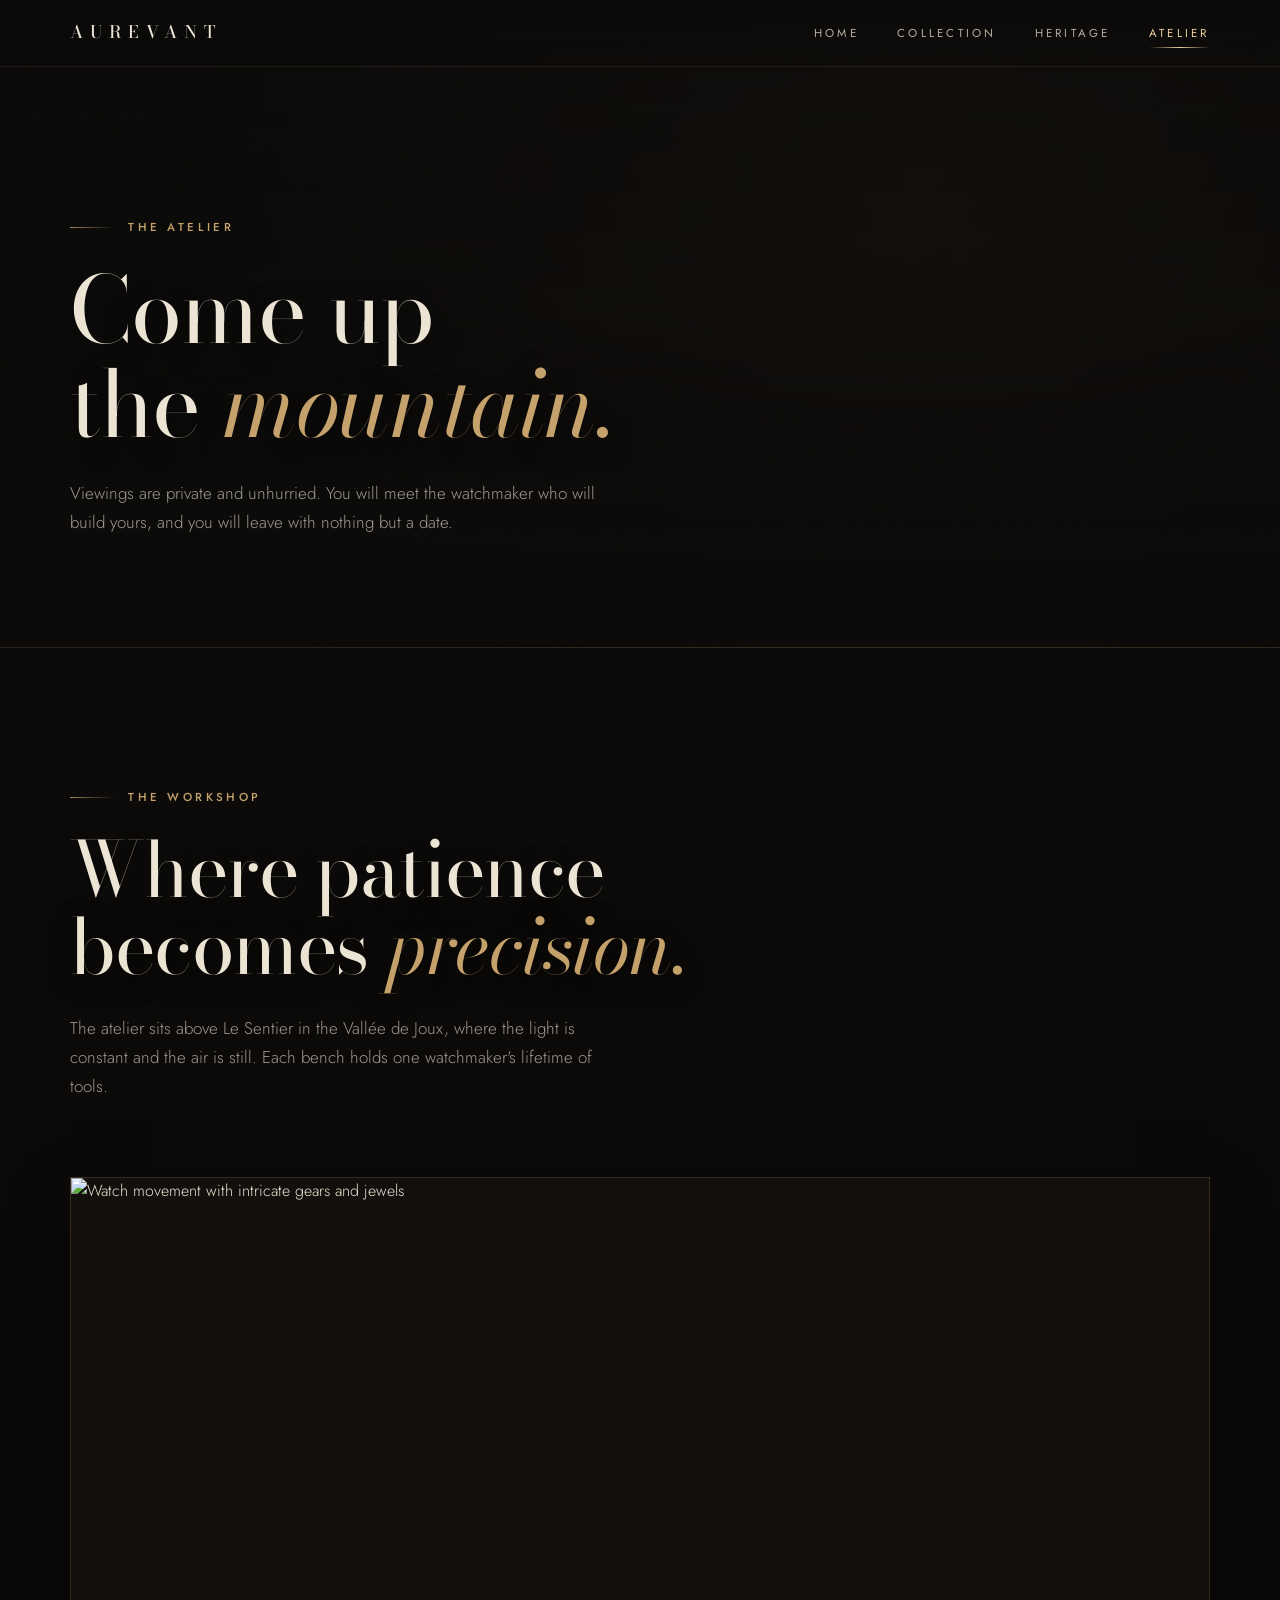
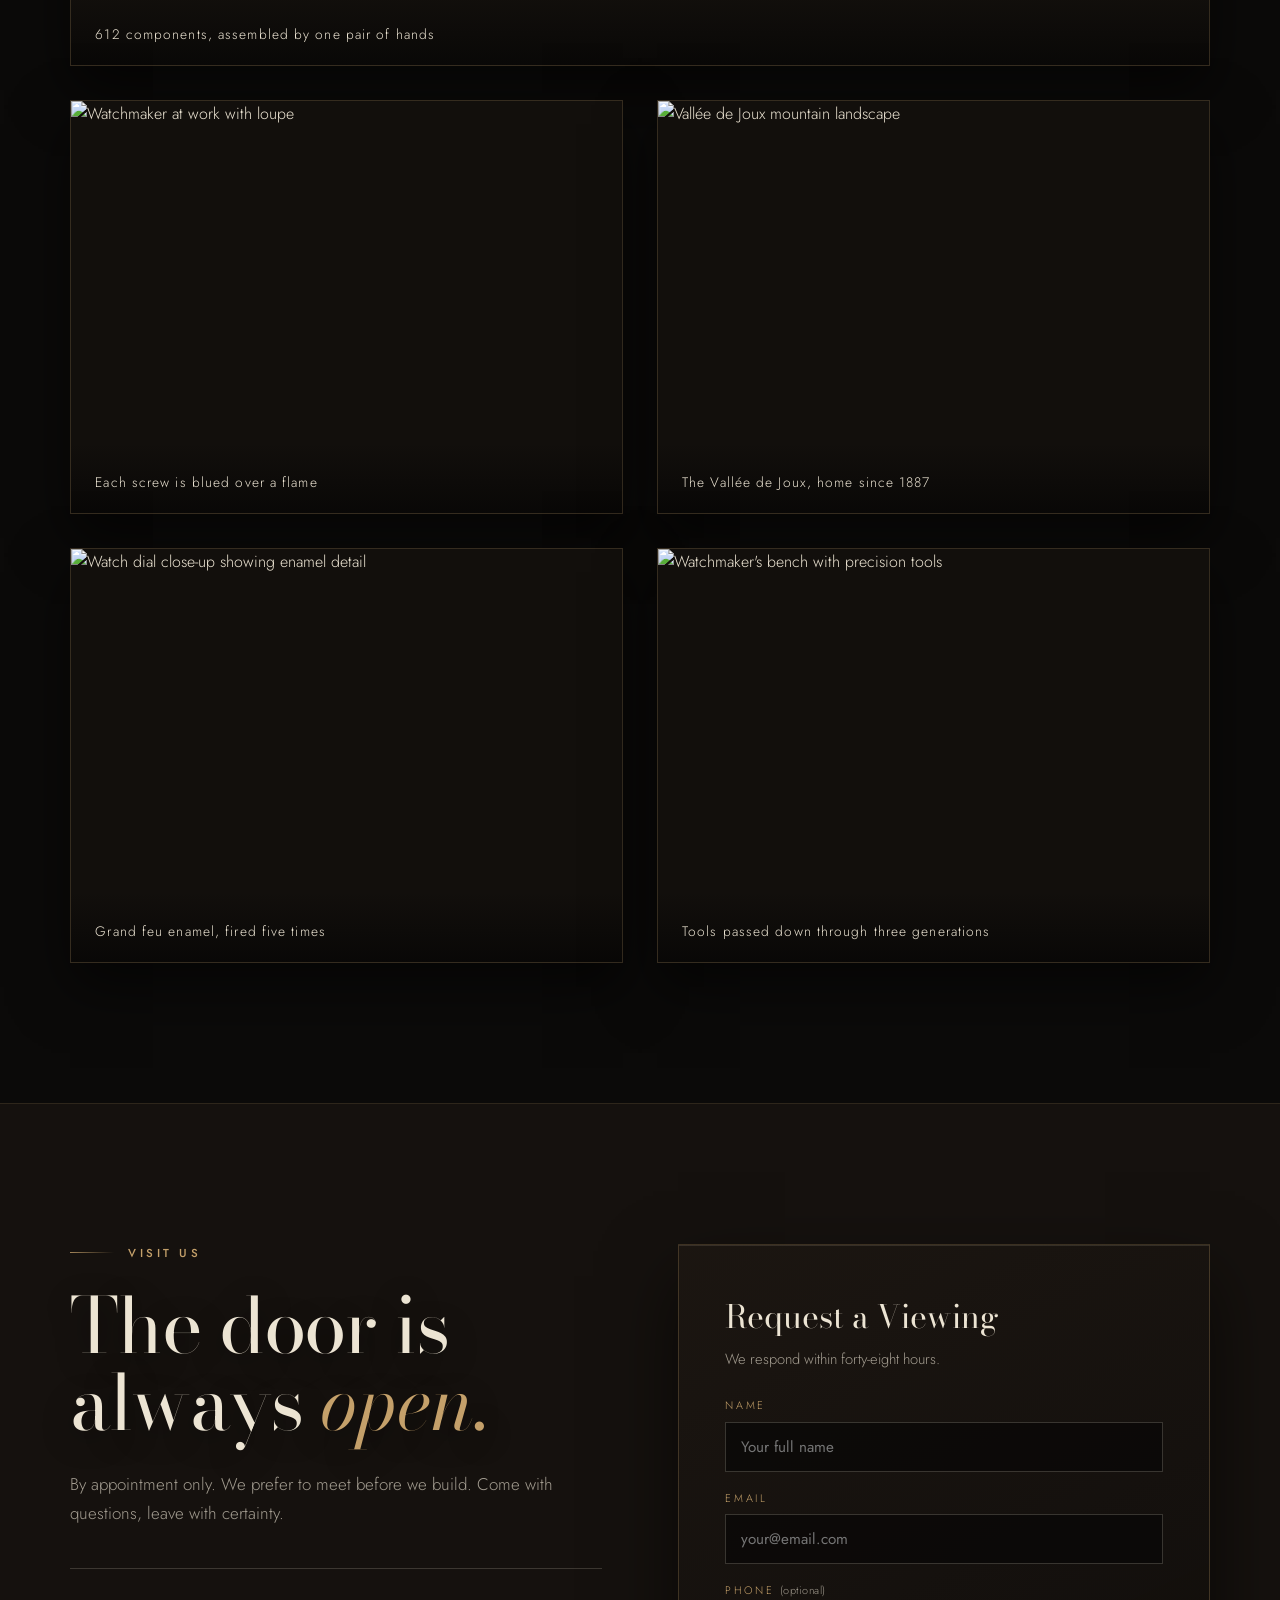
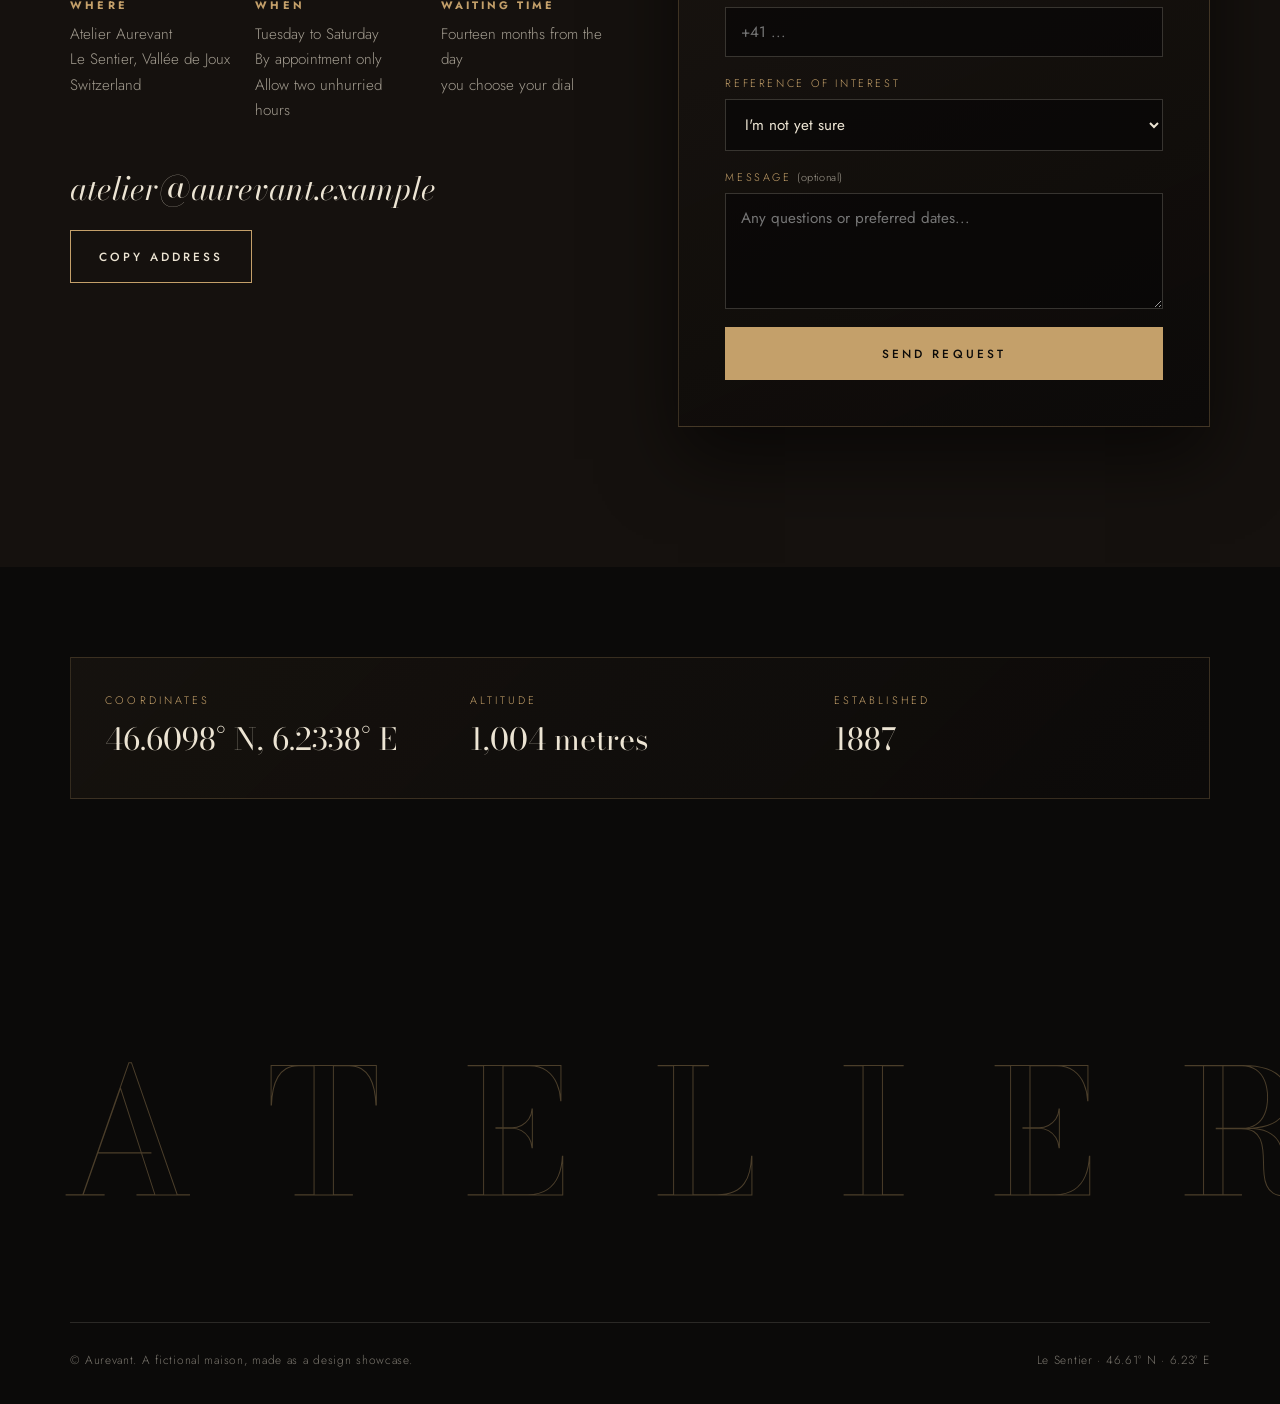
==== commit 84f9b0b8: "Mobile UI" ====
--- a/atelier.html
+++ b/atelier.html
@@ -122,6 +122,12 @@
                 <option value="nox">Nox — Moonphase · Rose Gold</option>
                 <option value="aube">Aube — Time Only · Platinum</option>
                 <option value="midi">Midi — Small Seconds · Yellow Gold</option>
+                <option value="vepre">Vêpre — Monopusher · White Gold</option>
+                <option value="zenith">Zénith — Tourbillon · Rose Gold</option>
+                <option value="brume">Brume — Perpetual Calendar · Platinum</option>
+                <option value="crepuscule">Crépuscule — Dual Time · White Gold</option>
+                <option value="minuit">Minuit — Minute Repeater · Rose Gold</option>
+                <option value="solstice">Solstice — Equation of Time · Yellow Gold</option>
               </select>
             </div>
             <div class="form-group">
--- a/styles.css
+++ b/styles.css
@@ -19,7 +19,7 @@
 }
 
 *{box-sizing:border-box;margin:0;padding:0}
-html{background:var(--ink);scroll-behavior:smooth}
+html{background:var(--ink);scroll-behavior:smooth;overflow-x:clip}
 body{
   background:var(--ink);
   color:var(--bone);
@@ -27,8 +27,9 @@
   font-weight:300;
   line-height:1.6;
   -webkit-font-smoothing:antialiased;
-  overflow-x:hidden;
-}
+  overflow-x:clip;
+}
+body.nav-open{overflow:hidden}
 ::selection{background:var(--brass);color:var(--ink)}
 a{color:inherit}
 :focus-visible{outline:2px solid var(--brass);outline-offset:4px}
@@ -47,17 +48,19 @@
   transform-origin:0 50%;transform:scaleX(0);
 }
 
-/* Navigation */
+/* Navigation — backdrop-filter lives on ::before so position:fixed .nav-links is never clipped */
 .nav{
   position:fixed;inset:0 0 auto 0;z-index:45;
   display:flex;align-items:center;justify-content:space-between;gap:24px;
   padding:18px var(--g);
   color:var(--bone);
-  background:linear-gradient(to bottom,rgba(11,10,9,.82),rgba(11,10,9,.45) 70%,transparent);
+  border-bottom:1px solid rgba(196,160,106,.1);
+}
+.nav::before{
+  content:"";position:absolute;inset:0;z-index:-1;
+  background:linear-gradient(to bottom,rgba(11,10,9,.86),rgba(11,10,9,.52) 75%,rgba(11,10,9,.2));
   backdrop-filter:blur(12px);
   -webkit-backdrop-filter:blur(12px);
-  border-bottom:1px solid rgba(196,160,106,.1);
-  transition:background .4s,border-color .4s;
 }
 .mark{
   font-family:var(--display);font-size:1.08rem;letter-spacing:.42em;
@@ -353,6 +356,20 @@
   display:grid;grid-template-columns:1.05fr 1fr;
   gap:clamp(36px,6vw,90px);align-items:center;
 }
+.collection-feature>*,.timeline-item>*,.visit-grid>*{min-width:0}
+.collection-feature.is-hidden{display:none}
+.collection-filters{
+  display:flex;flex-wrap:wrap;gap:10px;margin-bottom:-24px;
+}
+.filter-btn{
+  font-family:var(--body);font-size:.7rem;font-weight:500;letter-spacing:.24em;
+  text-transform:uppercase;padding:11px 20px;border:1px solid rgba(196,160,106,.3);
+  background:transparent;color:var(--mute);cursor:pointer;
+  transition:background .3s,color .3s,border-color .3s;
+}
+.filter-btn:hover,.filter-btn.active{
+  background:var(--brass);color:var(--ink);border-color:var(--brass);
+}
 .collection-feature.reverse .collection-feature-image{order:2}
 .collection-feature.reverse .collection-feature-info{order:1}
 
@@ -508,7 +525,7 @@
 .location-coords{display:flex;flex-direction:column;gap:6px}
 .location-label{font-size:.68rem;letter-spacing:.28em;text-transform:uppercase;color:var(--brass)}
 .location-value{font-family:var(--display);font-size:clamp(1.3rem,2.4vw,1.9rem);color:var(--bone)}
-.atelier-footer{padding-top:clamp(30px,5vw,60px)}
+.atelier-footer{padding:clamp(30px,5vw,60px) var(--g) 0;background:var(--ink);overflow:hidden}
 
 /* =========================================================
    Scroll Reveal Animations & Metallic Shimmer
@@ -535,6 +552,7 @@
    Responsive Breakpoints
    ========================================================= */
 @media (max-width:960px){
+  .cards{grid-template-columns:repeat(2,minmax(0,1fr))}
   .collection-feature{grid-template-columns:1fr}
   .collection-feature.reverse .collection-feature-image,
   .collection-feature.reverse .collection-feature-info{order:initial}
@@ -543,36 +561,45 @@
 }
 
 @media (max-width:760px){
-  .nav{padding:15px var(--g)}
+  .nav{padding:14px var(--g)}
   .mark{font-size:.92rem;letter-spacing:.34em}
   .hamburger{display:flex}
   .nav-links{
-    position:fixed;inset:0;background:rgba(11,10,9,.97);
-    backdrop-filter:blur(18px);
-    flex-direction:column;justify-content:center;gap:28px;
-    opacity:0;pointer-events:none;transition:opacity .35s ease;z-index:47;
+    position:fixed;inset:0;width:100vw;height:100dvh;
+    background:rgba(11,10,9,.97);
+    backdrop-filter:blur(18px);-webkit-backdrop-filter:blur(18px);
+    flex-direction:column;justify-content:center;align-items:center;gap:28px;
+    opacity:0;visibility:hidden;pointer-events:none;
+    transition:opacity .35s ease,visibility .35s ease;z-index:47;
   }
-  body.nav-open .nav-links{opacity:1;pointer-events:auto}
+  body.nav-open .nav-links{opacity:1;visibility:visible;pointer-events:auto}
   .nav-link{font-size:1.15rem;letter-spacing:.34em}
-  .chap-stage{top:68px;font-size:.62rem}
-  .scrim{display:block}
-  .panels{align-items:end;padding-bottom:8svh}
-  .panel{max-width:none}
-  h1{font-size:clamp(2.5rem,12.5vw,3.8rem)}
-  h2{font-size:clamp(1.9rem,8.4vw,2.7rem)}
-  .eyebrow{margin-bottom:16px}
-  .panel p{margin-top:16px;font-size:.96rem;line-height:1.6}
-  .stats{margin-top:20px;padding-top:16px}
+  .chap-stage{top:64px;font-size:.6rem;padding:4px 12px}
+  .scrim{display:block;background:linear-gradient(to top,var(--scrim) 0%,var(--scrim) 44%,transparent 72%)}
+  .panels{align-items:end;padding-bottom:6svh}
+  .panel{max-width:none;width:100%}
+  h1{font-size:clamp(2.2rem,10.5vw,3.4rem)}
+  h2{font-size:clamp(1.75rem,7.8vw,2.5rem)}
+  .eyebrow{margin-bottom:12px;font-size:.66rem}
+  .panel p{margin-top:12px;font-size:.92rem;line-height:1.55}
+  .stats{margin-top:16px;padding-top:14px;flex-wrap:wrap;gap:14px 24px}
+  .stats b{font-size:1.7rem}
   .cue{display:none}
   .cards,.details,.gallery-grid,.visit-details,.location-card,.heritage-values-grid{grid-template-columns:1fr}
+  .spec-grid{grid-template-columns:repeat(2,minmax(0,1fr));gap:14px 16px}
+  .spec-value{font-size:.88rem}
   .gallery-item-wide{aspect-ratio:4/3}
-  .timeline-line{left:14px}
-  .timeline-item{grid-template-columns:1fr;padding-left:36px}
-  .timeline-year{text-align:left;padding:0;font-size:2.4rem}
+  .timeline-line{left:12px}
+  .timeline-item{grid-template-columns:1fr;gap:14px;padding-left:32px}
+  .timeline-year{text-align:left;padding:0;font-size:2.2rem}
+  .timeline-content{padding:20px}
   .timeline-item:nth-child(odd) .timeline-year,
   .timeline-item:nth-child(odd) .timeline-content{order:initial;padding-left:0}
-  .actions{margin-top:22px}
-  .btn{padding:15px 20px}
+  .reveal-left,.reveal-right{transform:translateY(24px)}
+  .word{font-size:clamp(1.6rem,9.2vw,4.5rem);letter-spacing:.26em;margin-top:48px}
+  .form-group input,.form-group select,.form-group textarea{font-size:1rem}
+  .actions{margin-top:18px}
+  .btn{padding:14px 18px;font-size:.7rem}
 }
 
 @media (prefers-reduced-motion:reduce){
